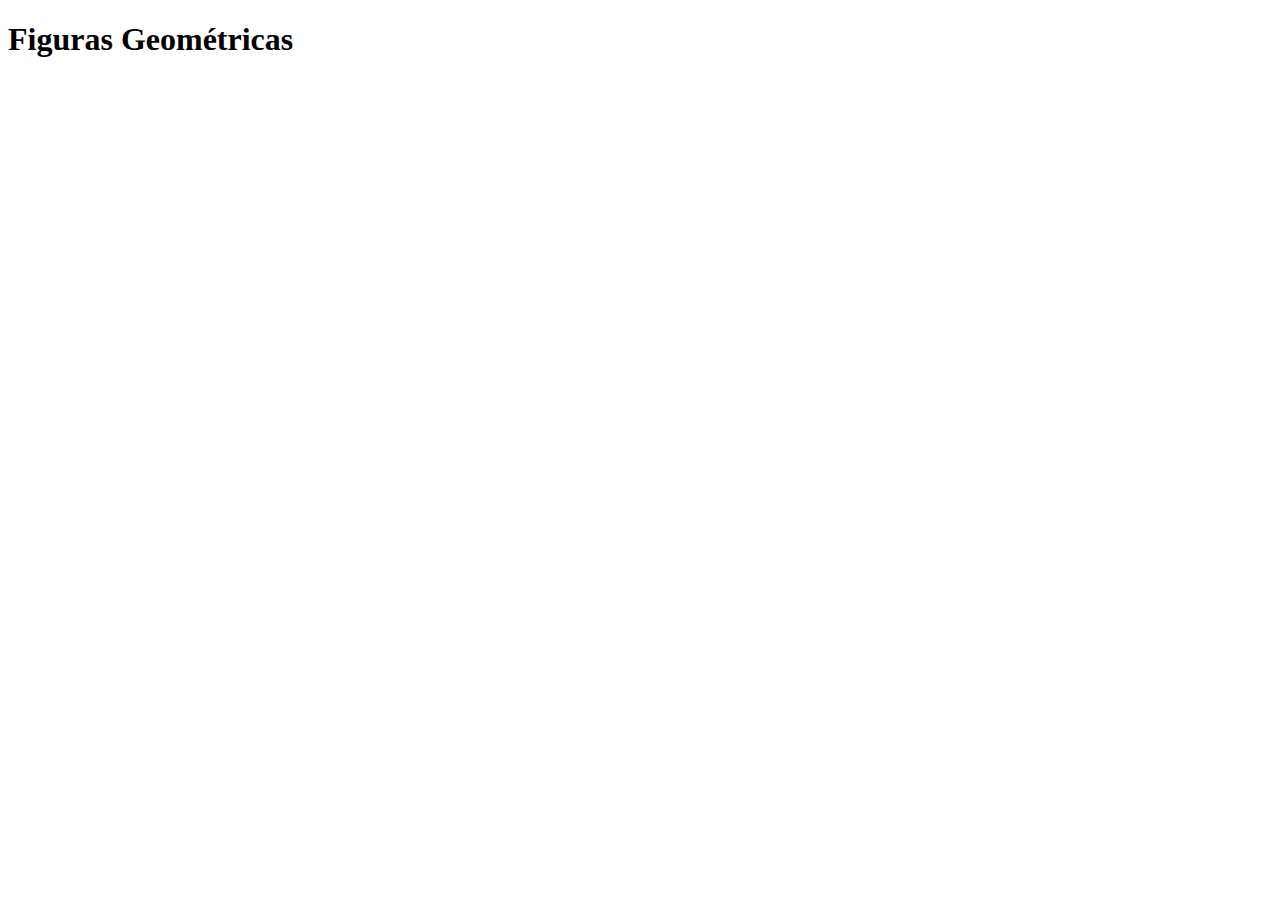
==== figuras.html @ 3c10eb38 "update firts figures" ====
<!DOCTYPE html>
<html lang="en">
<head>
    <meta charset="UTF-8">
    <meta http-equiv="X-UA-Compatible" content="IE=edge">
    <meta name="viewport" content="width=device-width, initial-scale=1.0">
    <title>Figuras Geométricas</title>
</head>
<body>
    <h1>Figuras Geométricas</h1>
<script src="./figuras.js"></script>    
</body>
</html>
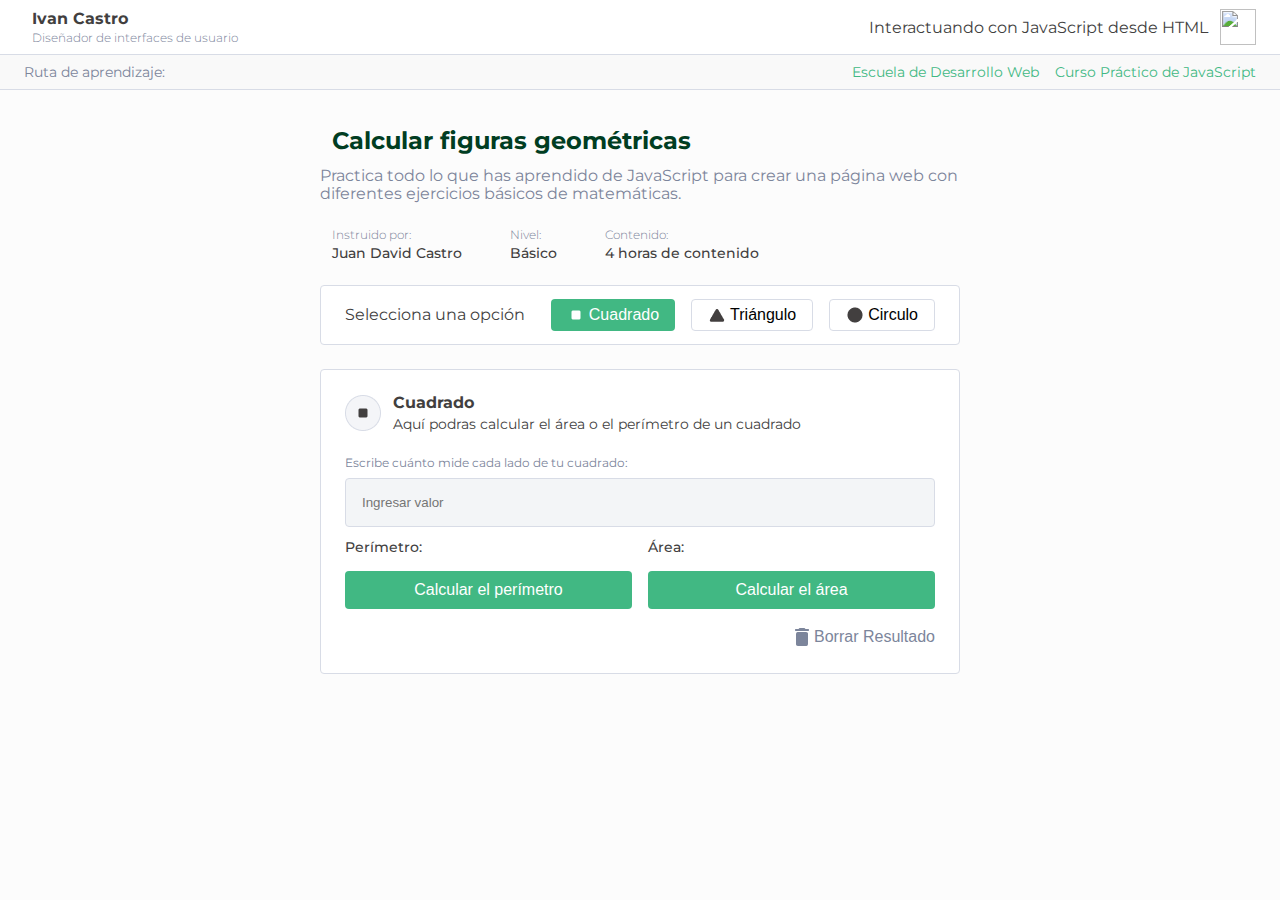
==== commit 655a6096: "new changes" ====
--- a/figuras.html
+++ b/figuras.html
@@ -4,10 +4,106 @@
     <meta charset="UTF-8">
     <meta http-equiv="X-UA-Compatible" content="IE=edge">
     <meta name="viewport" content="width=device-width, initial-scale=1.0">
+    <link href="https://fonts.googleapis.com/css2?family=Montserrat:wght@300;400;500;600;700&display=swap" rel="stylesheet">
+    <link rel="stylesheet" href="./style.css">
     <title>Figuras Geométricas</title>
 </head>
 <body>
-    <h1>Figuras Geométricas</h1>
+    <section class="container-header">
+        <header class="header">
+            <div class="container-user">
+                <img src="./assets/user.png" alt="">
+                <div class="container-body">
+                    <h3>Ivan Castro</h3>
+                    <p>Diseñador de interfaces de usuario</p>
+                </div>
+            </div>
+            <div class="container-course">
+                <p>Interactuando con JavaScript desde HTML</p>
+                <img src="./assets/platzi-icon.png" alt="">
+            </div>
+        </header>
+        <section class="container-breadcrumb">
+            <div class="breadcrumb-title">
+                <p>Ruta de aprendizaje:</p>
+            </div>
+            <div class="breadcrumb">
+                <ol class="breadcrumb-list">
+                    <li class="breadcrumb-item"><a href="#">Escuela de Desarrollo Web</a></li>
+                    <img src="./assets/arrow.png" alt="">
+                    <li class="breadcrumb-item"><a target="blank" href="https://platzi.com/clases/javascript-practico/">Curso Práctico de JavaScript</a></li>
+                </ol>
+            </div>
+        </section>
+    </section>    
+    <section class="container-description">
+        <div class="description-title">
+            <img src="./assets/icon-category.png" alt="">
+            <h2>Calcular figuras geométricas</h2>
+        </div>
+        <p>Practica todo lo que has aprendido de JavaScript para crear una página web con diferentes
+            ejercicios básicos de matemáticas.
+        </p>
+        <div class="description-card">
+            <div class="card-detail">
+                <img src="./assets/teacher.png" alt="">
+                <div class="card-body">
+                    <p>Instruido por:</p>
+                    <h3>Juan David Castro</h3>
+                </div>
+            </div>
+            <div class="card-detail">
+                <img src="./assets/level.png" alt="">
+                <div class="card-body">
+                    <p>Nivel:</p>
+                    <h3>Básico</h3>
+                </div>
+            </div>
+            <div class="card-detail">
+                <img src="./assets/time.png" alt="">
+                <div class="card-body">
+                    <p>Contenido:</p>
+                    <h3>4 horas de contenido</h3>
+                </div>
+            </div>
+        </div>
+    </section>
+    <section class="container-menu">
+        <p>Selecciona una opción</p>
+        <div class="menu-options">
+            <button id="square" type="button"><img src="./assets/square.png" alt="">Cuadrado</button>
+            <button id="triangle" type="button"><img src="./assets/triangle.png" alt="">Triángulo</button>
+            <button id="circle" type="button"><img src="./assets/circle.png" alt="">Circulo</button>
+        </div>
+    </section>
+    <section class="container-form">
+        <div class="form-title">
+            <img src="./assets/icon-square.png" alt="">
+            <div class="body-title">
+                <h3>Cuadrado</h3>
+                <p>Aquí podras calcular el área o el perímetro de un cuadrado</p>
+            </div>
+        </div>
+        <form id="form">
+            <label for="InputCuadrado">Escribe cuánto mide cada lado de tu cuadrado:</label>
+            <input id="InputCuadrado" placeholder="Ingresar valor" type="number">
+            <div class="form-result">
+                <div class="result-perimetro">
+                    <p>Perímetro: <strong id="perimetro"></strong></p>
+                </div>
+                <div class="result-area">
+                    <p>Área: <strong id="area"></strong></p>
+                </div>
+            </div>
+            <div class="form-buttons">
+                <button id="perimetro" onclick="calcularPerimetro()" type="button">Calcular el perímetro</button>
+                <button id="area" onclick="calcularArea()" type="button">Calcular el área</button>
+            </div>    
+            <div class="erase">
+                <button onclick="resetInput()" type="button"><img src="./assets/delete.png" alt=""> Borrar Resultado</button>
+            </div>        
+        </form>
+    </section>
 <script src="./figuras.js"></script>    
 </body>
 </html>--- a/style.css
+++ b/style.css
@@ -0,0 +1,334 @@
+*{
+    box-sizing: border-box;
+    margin: 0;
+    padding: 0;
+}
+
+html{
+    font-size: 62.5%;
+    font-family: 'Montserrat', sans-serif;
+}
+
+body{
+    background-color: #FCFCFC;
+}
+
+/* header */
+
+.header{
+    width: 100%;
+    background-color: #fff;
+    border-bottom: 1px solid #D8DCE6;
+    padding: 9px 24px;
+    display: flex;
+    justify-content: space-between;
+}
+
+.header .container-user{
+    display: flex;
+    align-items: center;
+}
+
+.header .container-user img{
+    margin-right: 8px;
+}
+
+.header .container-user .container-body h3{
+    font-size: 1.6rem;
+    color: #423F3F;
+    margin-bottom: 2px;
+}
+
+.header .container-user .container-body p{
+    font-size: 1.2rem;
+    font-weight: 300;
+    color: #7C859B;
+}
+
+
+.header .container-course{
+    display: flex;
+    align-items: center;
+}
+
+.header .container-course p{
+    font-size: 1.6rem;
+    color: #423F3F;
+}
+
+.header .container-course img{
+    width: 36px;
+    height: 36px;
+    margin-left: 12px;
+}
+
+/* header */
+
+/* breadcrumb */
+
+.container-breadcrumb{
+    width: 100%;
+    display: flex;
+    justify-content: space-between;
+    padding: 8px 24px;
+    border-bottom: 1px solid #D8DCE6;
+    background-color: #F9F9F9;
+}
+
+.container-breadcrumb .breadcrumb-title p{
+    font-size: 1.4rem;
+    color: #7C859B;
+}
+
+.container-breadcrumb .breadcrumb .breadcrumb-list{
+    display: flex;
+    align-items: center;
+}
+
+.container-breadcrumb .breadcrumb .breadcrumb-list li{
+    list-style: none;
+}
+
+.container-breadcrumb .breadcrumb .breadcrumb-list li a{
+    font-size: 1.4rem;
+    color: #41B883;
+    text-decoration: none;
+}
+
+.container-breadcrumb .breadcrumb .breadcrumb-list img{
+    margin: 0 8px;
+}
+
+/* breadcrumb */
+
+/* title */
+
+.container-description{
+    width: 50%;
+    max-width: 673px;
+    margin: 36px auto 24px;
+}
+
+.container-description .description-title{
+    display: flex;
+    align-items: center;
+    margin-bottom: 12px;
+}
+
+.container-description .description-title img{
+    margin-right: 12px;
+}
+
+.container-description .description-title h2{
+    font-size: 2.4rem;
+    color: #003D22;
+}
+
+.container-description p{
+    font-size: 1.6rem;
+    line-height: 1.8rem;
+    color: #7C859B;
+    margin-bottom: 24px;
+}
+
+.container-description .description-card{
+    display: flex;
+}
+
+.container-description .description-card .card-detail{
+    display: flex;
+    margin-right: 36px;
+}
+
+.container-description .description-card .card-detail img{
+    margin-right: 12px;
+}
+
+.container-description .description-card .card-detail .card-body p{
+    font-size: 1.2rem;
+    line-height: 1.6rem;
+    font-weight: 300;
+    color: #7C859B;
+    margin-bottom: 2px;
+}
+
+.container-description .description-card .card-detail .card-body h3{
+    font-size: 1.4rem;
+    line-height: 1.6rem;
+    font-weight: 500;
+    color: #423F3F;
+}
+
+/* title */
+
+/* menu */
+
+.container-menu{
+    width: 50%;
+    max-width: 673px;
+    display: flex;
+    justify-content: space-between;
+    align-items: center;
+    padding: 13px 24px;
+    margin: 24px auto;
+    background-color: #fff;
+    border: 1px solid #D8DCE6;
+    border-radius: 4px;
+}
+
+.container-menu p{
+    font-size: 1.6rem;
+    line-height: 1.8rem;
+    color: #423F3F;
+}
+
+.container-menu .menu-options{
+    display: flex;
+}
+
+.container-menu .menu-options button{
+    display: flex;
+    align-items: center;
+    padding: 6px 16px;
+    font-size: 1.6rem;
+    line-height: 1.8rem;
+    background-color: #fff;
+    border: 1px solid #D8DCE6;
+    border-radius: 4px;
+    cursor: pointer;
+}
+
+.container-menu .menu-options button:first-child{
+    background-color: #41B883;
+    border: none;
+    border-radius: 4px;
+    color: #fff;
+    margin-right: 16px;
+    cursor: pointer;
+}
+
+.container-menu .menu-options button:last-child{
+    margin-left: 16px;
+}
+
+.container-menu .menu-options button img{
+    margin-right: 4px;
+}
+
+/* menu */
+
+/* formulario */
+
+.container-form{
+    width: 50%;
+    max-width: 673px;
+    padding:24px;
+    margin: 24px auto;
+    background-color: #fff;
+    border: 1px solid #D8DCE6;
+    border-radius: 4px;
+}
+
+.container-form .form-title{
+    display: flex;
+    align-items: center;
+    margin-bottom: 24px;
+}
+
+.container-form .form-title img{
+    margin-right: 12px;
+}
+
+.container-form .form-title .body-title h3{
+    font-size: 1.6rem;
+    line-height: 1.8rem;
+    color: #423F3F;
+    margin-bottom: 4px;
+}
+
+.container-form .form-title .body-title p{
+    font-size: 1.4rem;
+    line-height: 1.6rem;
+    color: #423F3F;
+}
+
+.container-form #form{
+    display: flex;
+    flex-direction: column;
+}
+
+.container-form #form label{
+    font-size: 1.2rem;
+    line-height: 1.4rem;
+    color: #7C859B;
+    margin-bottom: 8px;
+}
+
+.container-form #form input{
+    border: 1px solid #D8DCE6;
+    border-radius: 4px;
+    padding: 16px;
+    background: transparent;
+    background-color: #F3F5F7;
+    margin-bottom: 12px;
+}
+
+.container-form #form .form-result{
+    display: flex;
+    margin-bottom: 16px;
+}
+
+.container-form #form .form-result .result-perimetro{
+    margin-right: 16px;
+}
+
+.container-form #form .form-result .result-perimetro, .container-form #form .form-result .result-area{
+    width: 304px;
+}
+
+.container-form #form .form-result .result-perimetro p, .container-form #form .form-result .result-area p{
+    font-size: 1.4rem;
+    line-height: 1.6rem;
+    font-weight: 500;
+    color: #423F3F;
+}
+
+
+.container-form #form .form-buttons{
+    display: flex;
+    justify-content: space-between;
+    margin-bottom: 16px;
+}
+
+.container-form #form .form-buttons button{
+    width: 304px;
+    margin-right: 16px;
+    border: none;
+    border-radius: 4px;
+    padding: 10px 0;
+    background-color: #41B883;
+    color: #fff;
+    font-size: 1.6rem;
+    cursor: pointer;
+}
+
+.container-form #form .form-buttons button:last-child{
+    margin-right: 0;
+}
+
+.container-form #form .erase{
+    display: flex;
+    justify-content: flex-end;
+}
+
+.container-form #form .erase button{
+    display: flex;
+    align-items: center;
+    background-color: transparent;
+    border: none;
+    color: #7C859B;
+    font-size: 1.6rem;
+    cursor: pointer;
+}
+
+/* formulario */